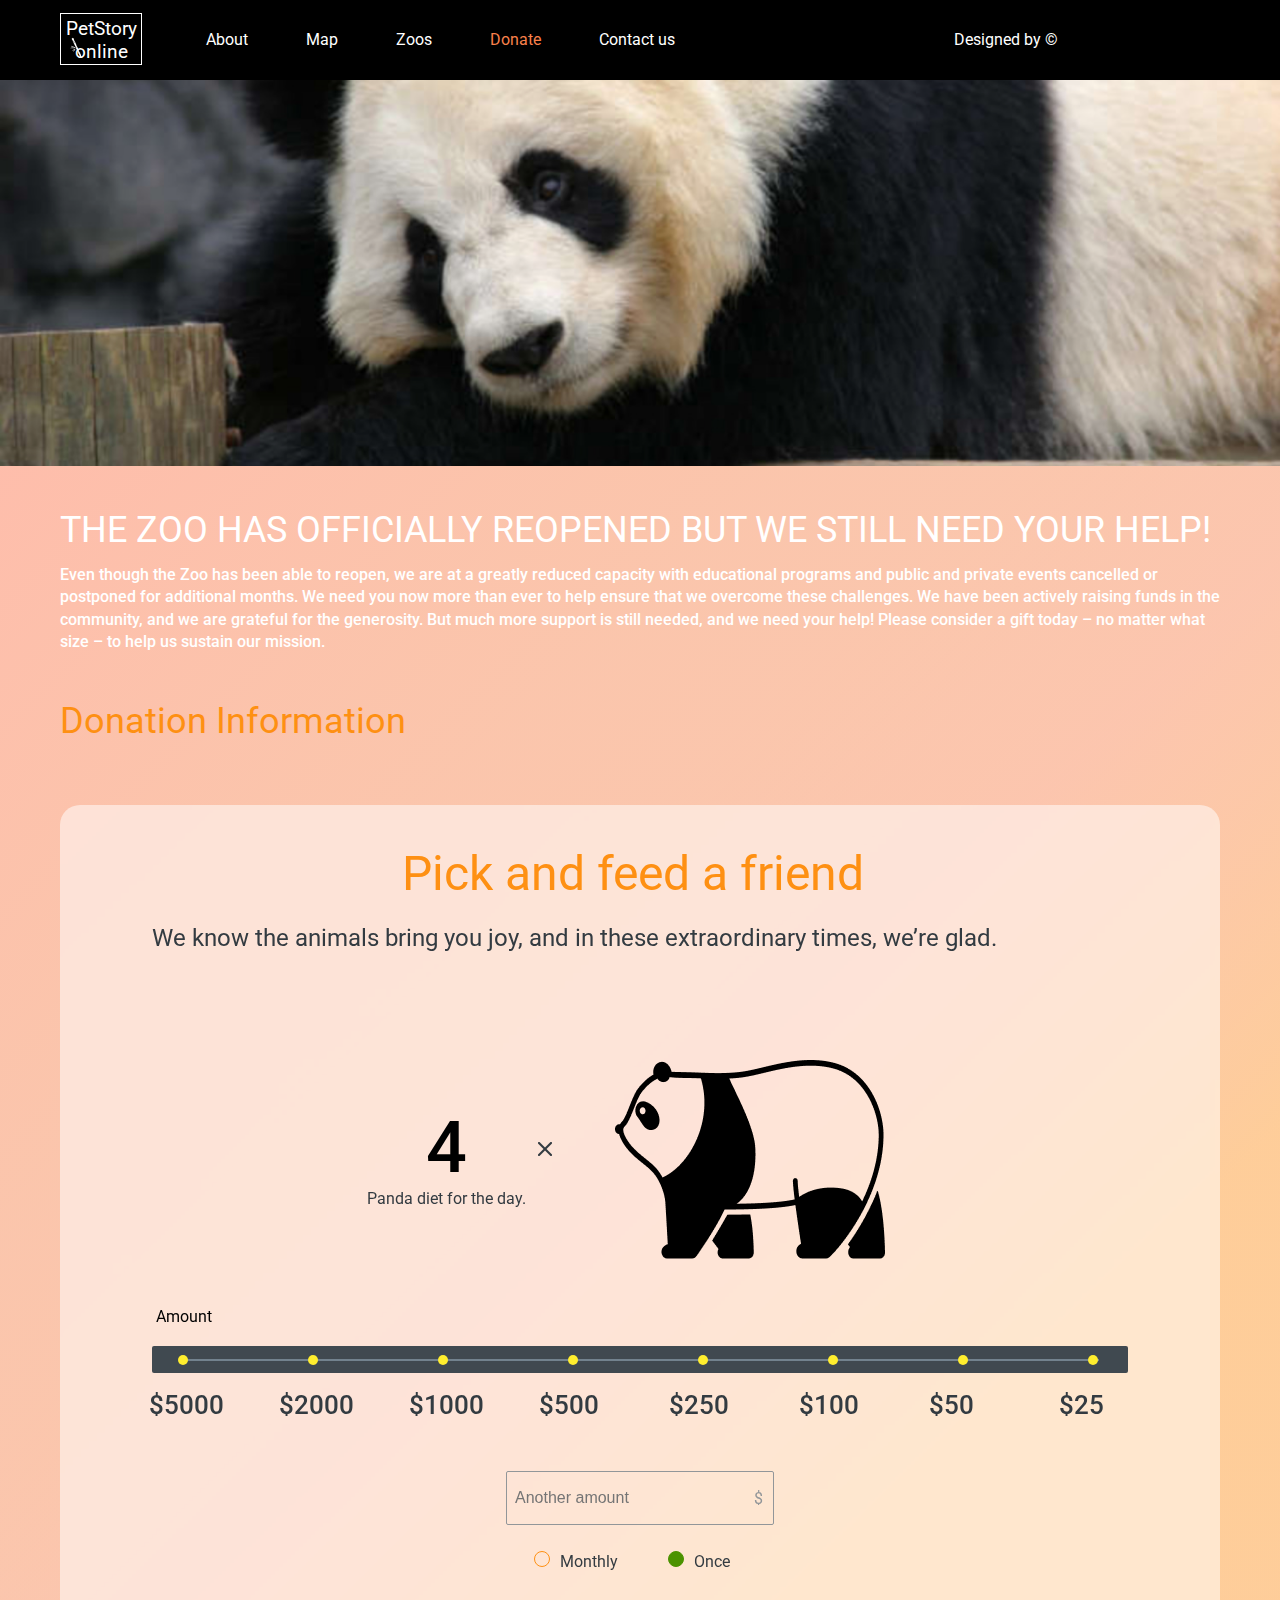
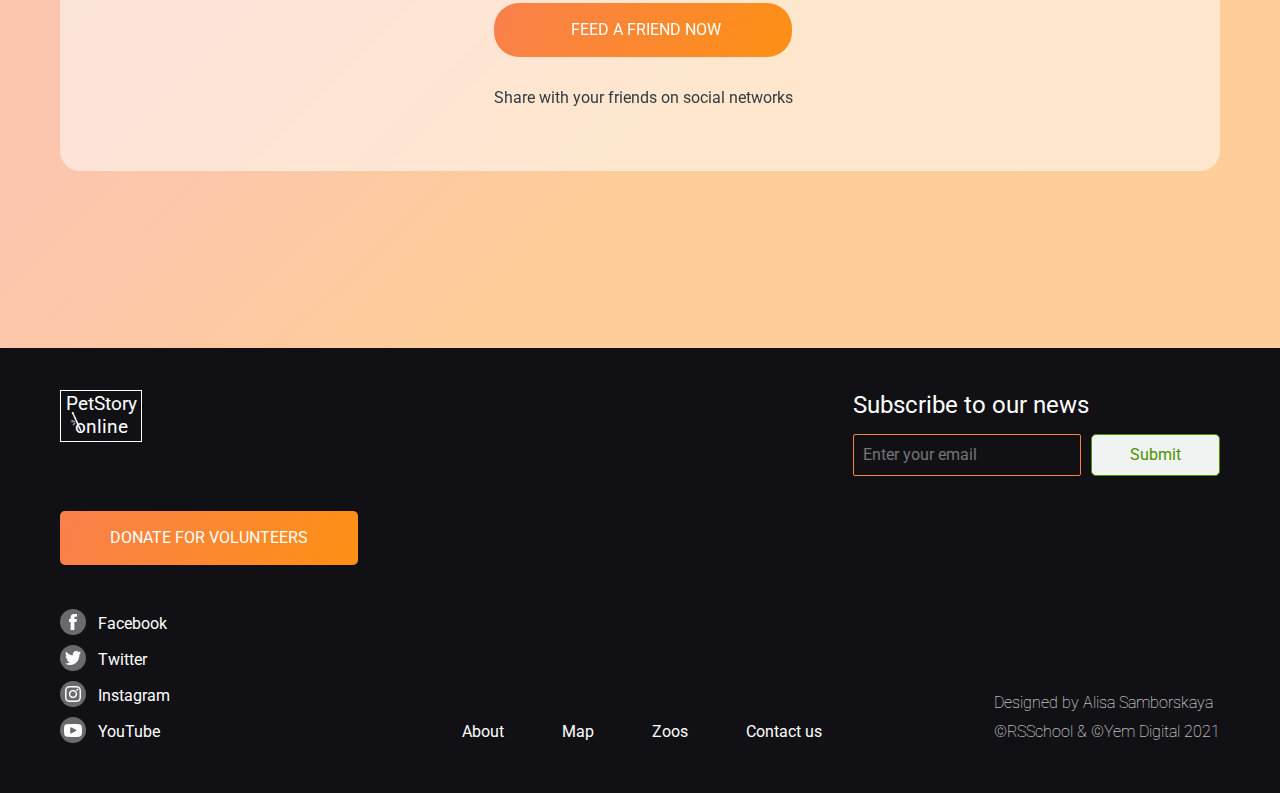
==== pages/donate/donate.html @ da3d7b65 "feat: add donate page" ====
<!DOCTYPE html>
<html lang="en">
<head>
    <meta charset="UTF-8">
    <meta http-equiv="X-UA-Compatible" content="IE=edge">
    <meta name="viewport" content="width=device-width, initial-scale=1.0">
    <link href="https://fonts.googleapis.com/css2?family=Roboto:wght@300;400;500;700&display=swap" rel="stylesheet">
    <link rel="stylesheet" href="donate.css">
    <title>Donate</title>
</head>
<body>
    <header>
        <nav class="navbar ">
            <div class="container">
                <a href="./index.html" class="logo">
                    <h1>PetStory online</h1>
                    <img src="../../assets/icons/bamboo.png" alt="bamboo" class="bamboo-icon">
                </a>
                <ul class="nav-menu">
                    <li class="menu">
                        <a href="../main/index.html">About</a>
                    </li>
                    <li class="menu">
                        <a href="#">Map</a>
                    </li>
                    <li class="menu">
                        <a href="#">Zoos</a>
                    </li>
                    <li class="menu">
                        <a href="../donate/donate.html" class="link">Donate</a>
                    </li>
                    <li class="menu">
                        <a href="#">Contact us</a>
                    </li>
                    <li class="menu">
                        <a href="https://www.figma.com/file/jfEFwkXVj1WRq7sUHDr8os/PetStory-online?node-id=0%3A1&t=dqIkm6jCQcQfZmnu-0" class="figma">Designed by ©</a>
                    </li>
                </ul>
            </div>
        </nav>
    </header>
    <main>
        <section class="banner"></section>
        <section class="donate">
            <div class="donate-container container">
              <h3>THE ZOO HAS OFFICIALLY REOPENED BUT WE STILL NEED YOUR HELP!</h3>
              <p>Even though the Zoo has been able to reopen, we are at a greatly reduced capacity with educational programs and public and private events cancelled or postponed for additional months. We need you now more than ever to help ensure that we overcome these challenges. We have been actively raising funds in the community, and we are grateful for the generosity.  But much more support is still needed, and we need your help! Please consider a gift today – no matter what size – to help us sustain our mission.</p>
              <h3 class="info">Donation Information</h3>
                <div class="donate-block">
                    <div class="inner-donate-block">
                        <h2>Pick and feed a friend</h2>
                        <p class="subtitle">We know the animals bring you joy, and in these extraordinary times, we’re glad.</p>
                        <div class="panda-block">
                            <div class="number-block">
                                <div class="number-of-days">
                                    <p class="number-tile">4</p>
                                    <img class="x-icon" src="../../assets/icons/x_icon.png" alt="x">
                                </div>
                                <p class="panda-text">Panda diet for the day.</p>
                            </div>
                            <img class="panda-widget" src="../../assets/icons/panda-widget.png" alt="panda widget">
                        </div>
                        <form>
                            <div class="progress-bar">
                                <div class="progress-bar-block">
                                    <div class="progress-bar-line"></div>
                                    <div class="progress-bar-selector">
                                        <input type="radio" id="5000" name="amount" value="5000" class="progress-bar-radio">
                                        <label for="5000" class="progress-bar-label">$5000</label>
                                    </div>
                                    <div class="progress-bar-selector">
                                        <input type="radio" id="2000" name="amount" value="2000" class="progress-bar-radio">
                                        <label for="2000" class="progress-bar-label">$2000</label>
                                    </div>
                                    <div class="progress-bar-selector">
                                        <input type="radio" id="1000" name="amount" value="1000" class="progress-bar-radio">
                                        <label for="1000" class="progress-bar-label">$1000</label>
                                    </div>
                                    <div class="progress-bar-selector">
                                        <input type="radio" id="500" name="amount" value="500" class="progress-bar-radio">
                                        <label for="500" class="progress-bar-label">$500</label>
                                    </div>
                                    <div class="progress-bar-selector">
                                        <input type="radio" id="250" name="amount" value="250" class="progress-bar-radio">
                                        <label for="250" class="progress-bar-label">$250</label>
                                    </div>
                                    <div class="progress-bar-selector">
                                        <input type="radio" id="100" name="amount" value="100" class="progress-bar-radio">
                                        <label for="100" class="progress-bar-label">$100</label>
                                    </div>
                                    <div class="progress-bar-selector">
                                        <input type="radio" id="50" name="amount" value="50" class="progress-bar-radio">
                                        <label for="50" class="progress-bar-label">$50</label>
                                    </div>
                                    <div class="progress-bar-selector">
                                        <input type="radio" id="25" name="amount" value="250" class="progress-bar-radio">
                                        <label for="25" class="progress-bar-label">$25</label>
                                    </div>
                                </div>
                            </div>
                        </form>
                        <div class="bottom-content">
                            <div class="another-amount">
                                <input type="number" placeholder="Another amount" min="0" max="9999" class="another-amount-input">
                                <span class="dollar-sign">$</span>
                            </div>
                            <div class="radio-buttons">
                                <label for="monthly" class="radio-label">
                                    <input type="radio" name="radio" id="monthly" value="monthly" class="radio-input">
                                    Monthly
                                </label>
                                <label for="once" class="radio-label">
                                    <input type="radio" name="radio" id="once" value="once" class="radio-input" checked>
                                    Once
                                </label>
                            </div>
                            <button class="btn-default">Feed a friend now</button>
                            <p class="share-txt">Share with your friends on social networks </p>
                        </div>
                    </div>
                </div>
            </div>
        </section>
    </main>
    <footer class="footer">
        <div class="inner-footer container">
            <div class="footer-top">
                <div class="footer-top-left">
                    <div class="footer-logo">
                        <a href="./index.html">
                            <h4 class="footer-logo-text">PetStory online</h4>
                            <img class="footer-logo-icon" src="../../assets/icons/bamboo.png" alt="bamboo icon">
                        </a>
                    </div>
                    <div class="donate-btn">
                        <a href="../donate/donate.html">
                            <button class="btn-square">Donate for volunteers</button>
                        </a>
                    </div>
                </div>
                <div class="footer-top-right">
                    <p class="subscribe">Subscribe to our news</p>
                    <form class="form" action>
                        <label for="email">
                            <input class="email" type="email" id="email" placeholder="Enter your email" required>
                        </label>
                        <button class="btn-submit" type="submit">Submit</button>
                    </form>
                </div>
            </div>
            <div class="footer-bottom">
                <div class="footer-bottom-left">
                    <div class="social-networs">
                        <a href="https://www.facebook.com" class="network-item">
                            <div class="network-icon">
                                <img src="../../assets/icons/facebook.png" alt="facebook">
                            </div>
                            <div class="network-title">Facebook</div>
                        </a>
                        <a href="https://www.twitter.com" class="network-item">
                            <div class="network-icon">
                                <img src="../../assets/icons/twitter.png" alt="twitter">
                            </div>
                            <div class="network-title">Twitter</div>
                        </a>
                        <a href="https://www.instagram.com" class="network-item">
                            <div class="network-icon">
                                <img src="../../assets/icons/instagram.png" alt="instagram">
                            </div>
                            <div class="network-title">Instagram</div>
                        </a>
                        <a href="https://www.youtube.com" class="network-item">
                            <div class="network-icon">
                                <img src="../../assets/icons/youtube.png" alt="youtube">
                            </div>
                            <div class="network-title">YouTube</div>
                        </a>
                    </div>
                </div>
                <div class="footer-nav">
                    <nav class="footer-navbar">
                        <ul class="footer-menu">
                            <li class="footer-menu-item">
                                <a href="./index.html" class="link">About</a>
                            </li>
                            <li class="footer-menu-item">
                                <a href="#">Map</a>
                            </li>
                            <li class="footer-menu-item">
                                <a href="#">Zoos</a>
                            </li>
                            <li class="footer-menu-item">
                                <a href="#">Contact us</a>
                            </li>
                        </ul>
                    </nav>
                </div>
                <div class="designed-block">
                    <div class="author">Designed by Alisa Samborskaya</div>
                    <div class="RSS">©RSSchool & ©Yem Digital 2021</div>
                </div>
            </div>
    </footer>
</body>
</html>
---- pages/donate/donate.css ----
* {
  margin: 0;
  padding: 0;
  box-sizing: border-box;
}

body {
  font-family: "Roboto", sans-serif;
  font-size: 16px;
}

.container {
    max-width: 1160px;
    margin: 0 auto;
}

.btn-default {
  width: 298px;
  height: 54px;
  background: linear-gradient(113.96deg, #F9804B 1.49%, #FE9013 101.44%);
  border: none;
  border-radius: 25px;
  font-family: "Roboto", sans-serif;
  font-size: 16px;
  line-height: 140%;
  text-align: center;
  text-transform: uppercase;
  color: #FFFFFF;
  cursor: pointer;
}

.btn-default:hover {
  background: #e47209;
}

.btn-default:active {
  background: #4b9200;
}

.btn-square {
  width: 298px;
  height: 54px;
  background: linear-gradient(113.96deg, #F9804B 1.49%, #FE9013 101.44%);
  border: none;
  border-radius: 5px;
  font-family: "Roboto", sans-serif;
  font-size: 16px;
  line-height: 140%;
  text-align: center;
  text-transform: uppercase;
  color: #FFFFFF;
  cursor: pointer;
}

.btn-square:hover {
  background: #e47209;
}

.btn-square:active {
  background: #4b9200;
}

h2 {
  font-weight: 400;
  font-size: 48px;
  line-height: 120%;
}

h3 {
  font-weight: 400;
  font-size: 36px;
  line-height: 130%;
}

  /*header*/

.navbar {
  position: relative;
  height: 80px;
  background-color: #000;
}

.logo {
  display: inline-block;
  position: relative;
  width: 82px;
  height: 52px;
  text-align: center;
  text-decoration: none;
  top: 13px;
}

h1 {
  font-weight: 400;
  font-size: 19.0245px;
  line-height: 120%;
  color: #fff;
  border: 1.18841px solid #fff;
  padding-top: 4px;
}

.bamboo-icon {
  position: absolute;
  left: 10px;
  top: 24px;
}

.nav-menu {
  display: inline-block;
  list-style: none;
  margin-left: 60px;
}

.menu {
  display: inline-block;
}

.menu:nth-child(n + 1) {
  margin-right: 54px;
}

@media (max-width: 1220px) {
  .menu:nth-child(n + 1) {
      margin-right: 44px;
  }
}

.menu:last-of-type {
  position: absolute;
  right: 168px;
}

@media (max-width: 1220px) {
  .menu:last-of-type {
      right: -13px;
  }
}

.menu a {
  line-height: 140%;
  color: #fff;
  text-decoration: none;
}

.menu .link {
  color: #F9804B;
}

.banner {
  position: relative;
  height: 386px;
  background: url(../../assets/images/Giant\ Panda.png) center/cover no-repeat;
}

@media (max-width: 1220px) {
    .banner {
        height: 584px;
    }
}

  /*pick-and-feed*/

.donate {
  background: linear-gradient(
      315.75deg,
      rgba(254, 210, 144, 0.7) 30.06%,
      #febdab 100.95%,
      rgba(254, 210, 144, 0.7) 106.36%
    ),
    linear-gradient(
      315.75deg,
      rgba(254, 189, 171, 0.74) 30.06%,
      rgba(243, 169, 248, 0.66) 50.74%,
      #e0d8f0 80.49%,
      #eaf7fe 127.9%,
      #eaf7fe 149.54%
    ),
    linear-gradient(
      315.75deg,
      rgba(254, 189, 171, 0.74) 30.06%,
      rgba(243, 169, 248, 0.66) 50.74%,
      #e0d8f0 80.49%,
      #eaf7fe 127.9%,
      #eaf7fe 149.54%
    );
}

.donate-container {
  padding-top: 40px;
  height: 1482px;
  color: #ffffff;
}

.donate-container h3 {
  padding-top: 1px;
}

.donate-container p {
  font-weight: 500;
  font-size: 16px;
  line-height: 140%;
  padding-top: 10px;
}

.donate-container .info {
  color: #fe9013;
  padding-top: 45px;
  margin-bottom: 60px;
}

.donate-block {
  background: rgba(255, 255, 255, 0.52);
  backdrop-filter: blur(2px);
  border-radius: 20px;
}

.inner-donate-block {
  padding: 40px 92px 62px;
}

.inner-donate-block h2 {
  color: #fe9013;
  text-align: center;
  padding-right: 14px;
}

.inner-donate-block .subtitle {
  font-weight: 400;
  font-size: 24px;
  line-height: 120%;
  color: #333b41;
  text-align: left;
  padding-top: 21px;
}

.panda-block {
  padding-right: 14px;
}

.inner-donate-block .panda-block {
  display: flex;
  justify-content: center;
  margin-top: 60px;
  margin-bottom: 65px;
  gap: 89px;
}

.panda-block .number-block {
  display: flex;
  align-items: center;
  flex-direction: column;
  padding-top: 105px;
  gap: 11px;
}

.panda-block .number-of-days {
  width: 82px;
  height: 58px;
  position: relative;
}

.panda-block .number-tile {
  font-weight: 500;
  font-size: 72px;
  line-height: 80%;
  text-align: center;
  text-transform: uppercase;
  color: #000;
  padding-top: 1px;
}

.number-block .panda-text {
  font-weight: 400;
  font-size: 16px;
  line-height: 140%;
  color: #333b41;
  padding-top: 1px;
}

.number-block .x-icon {
  width: 14px;
  height: 14px;
  position: absolute;
  left: 132px;
  top: calc(50% - 5px);
}

.panda-block .panda-widget {
  width: 284px;
  height: 246px;
}

.inner-donate-block .progress-bar::before {
  content: "Amount";
  font-weight: 400;
  font-size: 16px;
  line-height: 140%;
  color: #000000;
  position: relative;
  bottom: 18px;
  left: 4px;
}

.progress-bar {
  width: 976px;
}

.progress-bar-block {
  width: 100%;
  height: 27px;
  background: #404950;
  border-radius: 2px;
  display: flex;
  align-items: center;
  justify-content: space-between;
  position: relative;
  padding-left: 11px;
  padding-right: 15px;
}

.progress-bar-line {
  height: 2px;
  background: #72828E;
  width: calc(100% - 60px);
  position: absolute;
  margin: auto 20px;
}

.progress-bar-selector {
  width: 40px;
  height: 40px;
  position: relative;
}

.progress-bar-selector:hover input::after {
  height: 12px;
  width: 12px;
}

.progress-bar-radio {
  height: 100%;
  width: 100%;
  appearance: none;
  border-radius: 50%;
  cursor: pointer;
}

.progress-bar-radio::before {
  content: "";
  height: 24px;
  width: 24px;
  border-radius: 50%;
  position: absolute;
  margin: auto;
  top: 6px;
  left: 6px;
}

.progress-bar-radio::after {
  content: "";
  height: 10px;
  width: 10px;
  background: #FFEE2E;
  border-radius: 50px;
  position: absolute;
  margin: auto;
  top: 15px;
  left: 15px;
}

.progress-bar-radio:checked,
.progress-bar-radio:checked::before {
  border: 2px solid #FE9013;
}

.progress-bar-radio:checked + label {
  color: #FE9013;
}

.progress-bar-label {
  font-weight: 500;
  font-size: 26px;
  line-height: 140%;
  color: #333B41;
  position: relative;
  cursor: pointer;
  left: -14px;
  top: 3px;
}

.bottom-content {
  display: flex;
  flex-direction: column;
  align-items: center;
  gap: 10px;
}

.another-amount {
  margin-top: 98px;
  position: relative;
}

.another-amount-input {
  height: 54px;
  width: 268px;
  border: 1px solid #929699;
  border-radius: 2px;
  background: transparent;
  font-weight: 400;
  font-size: 16px;
  line-height: 140%;
  color: #929699;
  padding-left: 8px;
}

.dollar-sign {
  color: #929699;
  position: absolute;
  top: 18px;
  left: 248px;
}

.radio-buttons {
  display: flex;
  gap: 50px;
  font-weight: 400;
  font-size: 16px;
  line-height: 140%;
  color: #333B41;
  margin-top: 16px;
}

.radio-label {
  height: 21px;
  width: 84px;
  cursor: pointer;
  position: relative;
  left: 3px;
}

.radio-input {
  height: 16px;
  width: 16px;
  border: 1px solid #FE9013;
  appearance: none;
  border-radius: 50%;
  position: relative;
  margin-right: 6px;
}

.radio-input:checked {
  background: #4B9200;
  border: 1px solid #4B9200;
}

.bottom-content .btn-default {
  margin-top: 21px;
  margin-left: 6px;
  padding-left: 5px;
}

.bottom-content .share-txt {
  font-weight: 400;
  font-size: 16px;
  line-height: 140%;
  color: #333B41;
  margin-top: 10px;
  margin-left: 6px;
}

/* footer */

.footer {
  background: #111115;
}

.inner-footer {
  padding-top: 40px;
  padding-bottom: 50px;
}

@media (max-width: 1220px) {
  .inner-footer {
      padding-top: 41px;
  }
}

.footer-top {
  display: flex;
  justify-content: space-between;
}

@media (max-width: 1220px) {
  .footer-top-right {
      padding-right: 32px;
  }
}

.footer-logo {
  position: relative;
  width: 82px;
  height: 52px;
  border: 1.18841px solid #fff;
  text-decoration: none;
  margin-bottom: 68px;
  margin-top: 2px;
  padding-top: 2px;
}

.footer-logo-text {
  font-weight: 400;
  font-size: 19.01px;
  line-height: 120%;
  text-align: center;
  color: #fff;
}

.footer-logo a {
  text-decoration: none;
}

.footer-logo-icon {
  position: absolute;
  bottom: 9px;
  left: 9px;
}

.donate-btn {
  margin-bottom: 44px;
  padding-top: 1px;
}

@media (max-width: 1220px) {
  .donate-btn {
      margin-bottom: 46px;
  }
}

.subscribe {
  font-weight: 400;
  font-size: 24px;
  line-height: 120%;
  color: #fff;
  margin-top: 3px;
  padding-bottom: 14px;
}

.form .email {
  width: 228px;
  height: 42px;
  border-radius: 2px;
  border: 0.7px solid;
  border-color: #f9804b;
  background-color: transparent;
  font-weight: 400;
  font-size: 16px;
  line-height: 120%;
  font-family: "Roboto", sans-serif;
  color: #bdbdbd;
  margin-right: 6px;
  padding-left: 9px;
}

.btn-submit {
  width: 129px;
  height: 42px;
  background: #f1f3f2;
  border: 1px solid #4b9200;
  border-radius: 5px;
  font-weight: 400;
  font-size: 16px;
  line-height: 120%;
  color: #4b9200;
  cursor: pointer;
  font-family: "Roboto", sans-serif;
}

.footer-bottom {
  display: flex;
  justify-content: space-between;
  align-items: flex-end;
}

@media (max-width: 1220px) {
  .footer-bottom-left {
      padding-left: 1px;
  }
}

.network-item {
  display: flex;
  width: 110px;
  text-decoration: none;
}

.network-item:nth-child(n + 2) {
  margin-top: 10px;
}

.network-icon {
  width: 26px;
  height: 26px;
  display: flex;
  justify-content: center;
  align-items: center;
  border-radius: 50%;
  background: rgba(196, 196, 196, 0.5);
}

.network-title {
  margin-left: 12px;
  align-self: flex-end;
  font-weight: 400;
  font-size: 16px;
  line-height: 140%;
  color: #fff;
}

.footer-navbar {
  display: inline-block;
}

.footer-menu {
  display: flex;
  vertical-align: middle;
  margin-left: 62px;
  list-style: none;
}

@media (max-width: 1220px) {
  .footer-menu {
      margin-left: 45px;
  }
}

.footer-menu-item:nth-child(n + 1) {
   margin-left: 58px;
}

@media (max-width: 1220px) {
  .footer-menu-item:nth-child(n + 1) {
      margin-left: 48px;
  }
}

.footer-menu-item a {
   line-height: 140%;
   color: #fff;
   text-decoration: none;
}

.designed-block {
  font-weight: 100;
  font-size: 16px;
  line-height: 130%;
  color: #fff;
}

.author {
  margin-bottom: 8px;
}

@media (max-width: 1220px) {
  .author {
      margin-bottom: 10px;
  }
}
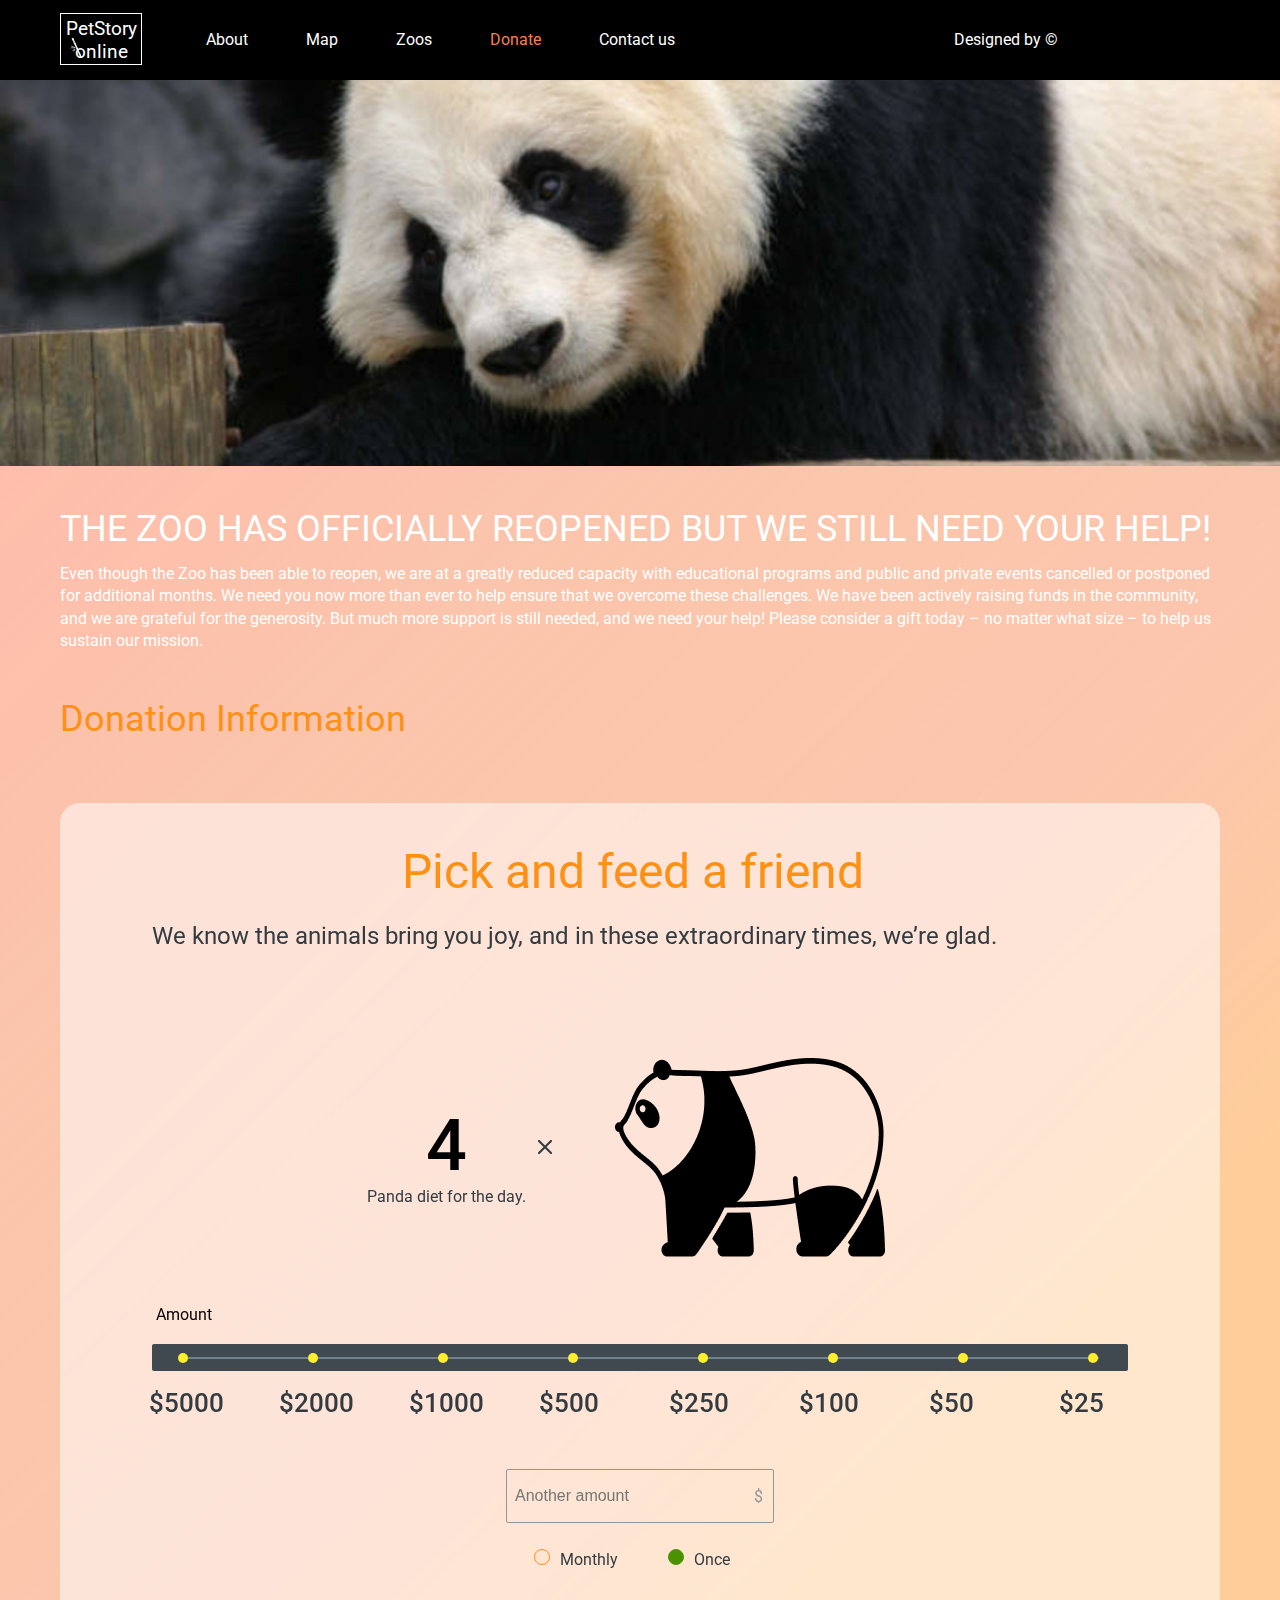
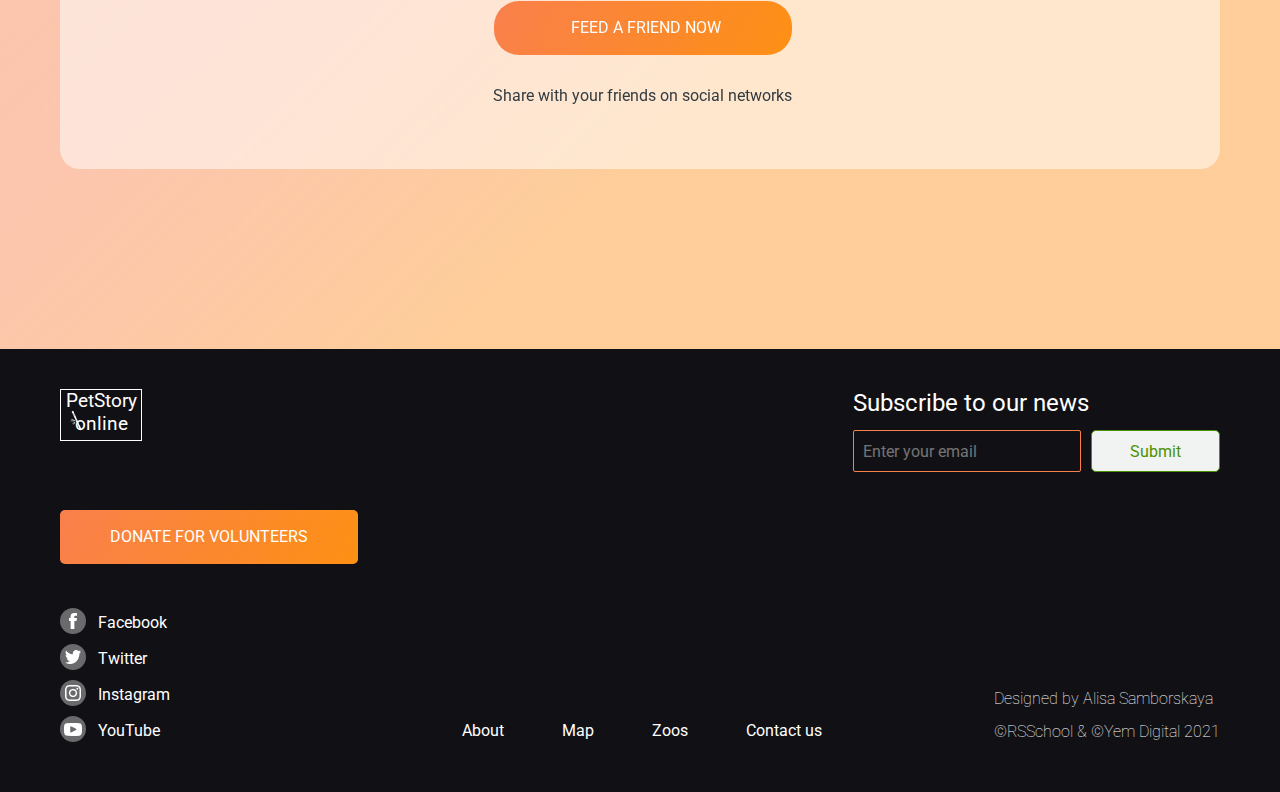
==== commit 3ece5d24: "fix: fix donate page" ====
--- a/pages/donate/donate.html
+++ b/pages/donate/donate.html
@@ -43,8 +43,8 @@
         <section class="banner"></section>
         <section class="donate">
             <div class="donate-container container">
-              <h3>THE ZOO HAS OFFICIALLY REOPENED BUT WE STILL NEED YOUR HELP!</h3>
-              <p>Even though the Zoo has been able to reopen, we are at a greatly reduced capacity with educational programs and public and private events cancelled or postponed for additional months. We need you now more than ever to help ensure that we overcome these challenges. We have been actively raising funds in the community, and we are grateful for the generosity.  But much more support is still needed, and we need your help! Please consider a gift today – no matter what size – to help us sustain our mission.</p>
+              <h3 class="title">THE ZOO HAS OFFICIALLY REOPENED BUT WE STILL NEED YOUR HELP!</h3>
+              <p class="subtitle1">Even though the Zoo has been able to reopen, we are at a greatly reduced capacity with educational programs and public and private events cancelled or postponed for additional months. We need you now more than ever to help ensure that we overcome these challenges. We have been actively raising funds in the community, and we are grateful for the generosity.  But much more support is still needed, and we need your help! Please consider a gift today – no matter what size – to help us sustain our mission.</p>
               <h3 class="info">Donation Information</h3>
                 <div class="donate-block">
                     <div class="inner-donate-block">
--- a/pages/donate/donate.css
+++ b/pages/donate/donate.css
@@ -12,6 +12,12 @@
 .container {
     max-width: 1160px;
     margin: 0 auto;
+}
+
+@media (max-width: 1220px) {
+  .container {
+      max-width: calc(100% - 60px);
+  }
 }
 
 .btn-default {
@@ -154,7 +160,8 @@
 
 @media (max-width: 1220px) {
     .banner {
-        height: 584px;
+        height: 390px;
+        background: url(../../assets/images/panda_bg.png);
     }
 }
 
@@ -186,26 +193,47 @@
 }
 
 .donate-container {
+  width: 100%;
+  height: 100%;
   padding-top: 40px;
-  height: 1482px;
+  padding-bottom: 180px;
   color: #ffffff;
 }
 
-.donate-container h3 {
-  padding-top: 1px;
-}
-
-.donate-container p {
-  font-weight: 500;
-  font-size: 16px;
-  line-height: 140%;
-  padding-top: 10px;
+@media (max-width: 1220px) {
+  .donate-container {
+    padding-bottom: 30px;
+  }
+}
+
+.donate-container .title {
+  margin-bottom: 10px;
+}
+
+@media (max-width: 1220px) {
+  .donate-container .title {
+    margin-right: 92px;
+    margin-bottom: 30px;
+  }
+}
+
+.subtitle1 {
+  font-weight: 400;
+  font-size: 16px;
+  line-height: 140%;
+  padding-bottom: 4px;
+  margin-bottom: 40px;
 }
 
 .donate-container .info {
   color: #fe9013;
-  padding-top: 45px;
   margin-bottom: 60px;
+}
+
+@media (max-width: 1220px) {
+  .donate-container .info {
+    margin-bottom: 40px;
+  }
 }
 
 .donate-block {
@@ -216,6 +244,12 @@
 
 .inner-donate-block {
   padding: 40px 92px 62px;
+}
+
+@media (max-width: 1220px) {
+  .inner-donate-block {
+    padding: 20px 47px 46px;
+  }
 }
 
 .inner-donate-block h2 {
@@ -231,6 +265,12 @@
   color: #333b41;
   text-align: left;
   padding-top: 21px;
+}
+
+@media (max-width: 1220px) {
+  .inner-donate-block .subtitle {
+    padding-top: 12px;
+  }
 }
 
 .panda-block {
@@ -301,8 +341,20 @@
   left: 4px;
 }
 
+@media (max-width: 1220px) {
+  .inner-donate-block .progress-bar::before {
+    left: 0;
+  }
+}
+
 .progress-bar {
-  width: 976px;
+  width: 100%;
+}
+
+@media (max-width: 1220px) {
+  .progress-bar {
+    padding: 0 18px;
+  }
 }
 
 .progress-bar-block {
@@ -316,6 +368,13 @@
   position: relative;
   padding-left: 11px;
   padding-right: 15px;
+}
+
+@media (max-width: 1220px) {
+  .progress-bar-block {
+    padding-left: 0;
+    padding-right: 0;
+  }
 }
 
 .progress-bar-line {
@@ -326,10 +385,22 @@
   margin: auto 20px;
 }
 
+@media (max-width: 1220px) {
+  .progress-bar-line {
+    width: calc(100% - 40px);
+  }
+}
+
 .progress-bar-selector {
   width: 40px;
   height: 40px;
   position: relative;
+}
+
+@media (max-width: 1220px) {
+  .progress-bar-selector:nth-child(2) {
+    display: none;
+  }
 }
 
 .progress-bar-selector:hover input::after {
@@ -354,6 +425,13 @@
   margin: auto;
   top: 6px;
   left: 6px;
+}
+
+@media (max-width: 1220px) {
+  .progress-bar-radio::before {
+    top: 6px;
+    left: 6px;
+  }
 }
 
 .progress-bar-radio::after {
@@ -368,6 +446,13 @@
   left: 15px;
 }
 
+@media (max-width: 1220px) {
+  .progress-bar-radio::after {
+    top: 14px;
+    left: 14px;
+  }
+}
+
 .progress-bar-radio:checked,
 .progress-bar-radio:checked::before {
   border: 2px solid #FE9013;
@@ -386,6 +471,13 @@
   cursor: pointer;
   left: -14px;
   top: 3px;
+}
+
+@media (max-width: 1220px) {
+  .progress-bar-label {
+    left: -6px;
+    top: 0;
+  }
 }
 
 .bottom-content {
@@ -459,13 +551,28 @@
   padding-left: 5px;
 }
 
+@media (max-width: 1220px) {
+  .bottom-content .btn-default {
+    margin-top: 20px;
+    padding-left: 2px;
+    margin-bottom: 20px;
+  }
+}
+
 .bottom-content .share-txt {
   font-weight: 400;
   font-size: 16px;
   line-height: 140%;
   color: #333B41;
-  margin-top: 10px;
-  margin-left: 6px;
+  margin-top: 20px;
+  margin-left: 4px;
+}
+
+@media (max-width: 1220px) {
+  .bottom-content .share-txt {
+    margin-top: 0;
+    padding-top: 0;
+  }
 }
 
 /* footer */
@@ -477,12 +584,6 @@
 .inner-footer {
   padding-top: 40px;
   padding-bottom: 50px;
-}
-
-@media (max-width: 1220px) {
-  .inner-footer {
-      padding-top: 41px;
-  }
 }
 
 .footer-top {
@@ -503,8 +604,6 @@
   border: 1.18841px solid #fff;
   text-decoration: none;
   margin-bottom: 68px;
-  margin-top: 2px;
-  padding-top: 2px;
 }
 
 .footer-logo-text {
@@ -532,7 +631,7 @@
 
 @media (max-width: 1220px) {
   .donate-btn {
-      margin-bottom: 46px;
+      margin-bottom: 44px;
   }
 }
 
@@ -541,8 +640,7 @@
   font-size: 24px;
   line-height: 120%;
   color: #fff;
-  margin-top: 3px;
-  padding-bottom: 14px;
+  padding-bottom: 12px;
 }
 
 .form .email {
@@ -629,7 +727,7 @@
 
 @media (max-width: 1220px) {
   .footer-menu {
-      margin-left: 45px;
+      margin-left: 70px;
   }
 }
 
@@ -657,7 +755,7 @@
 }
 
 .author {
-  margin-bottom: 8px;
+  margin-bottom: 12px;
 }
 
 @media (max-width: 1220px) {
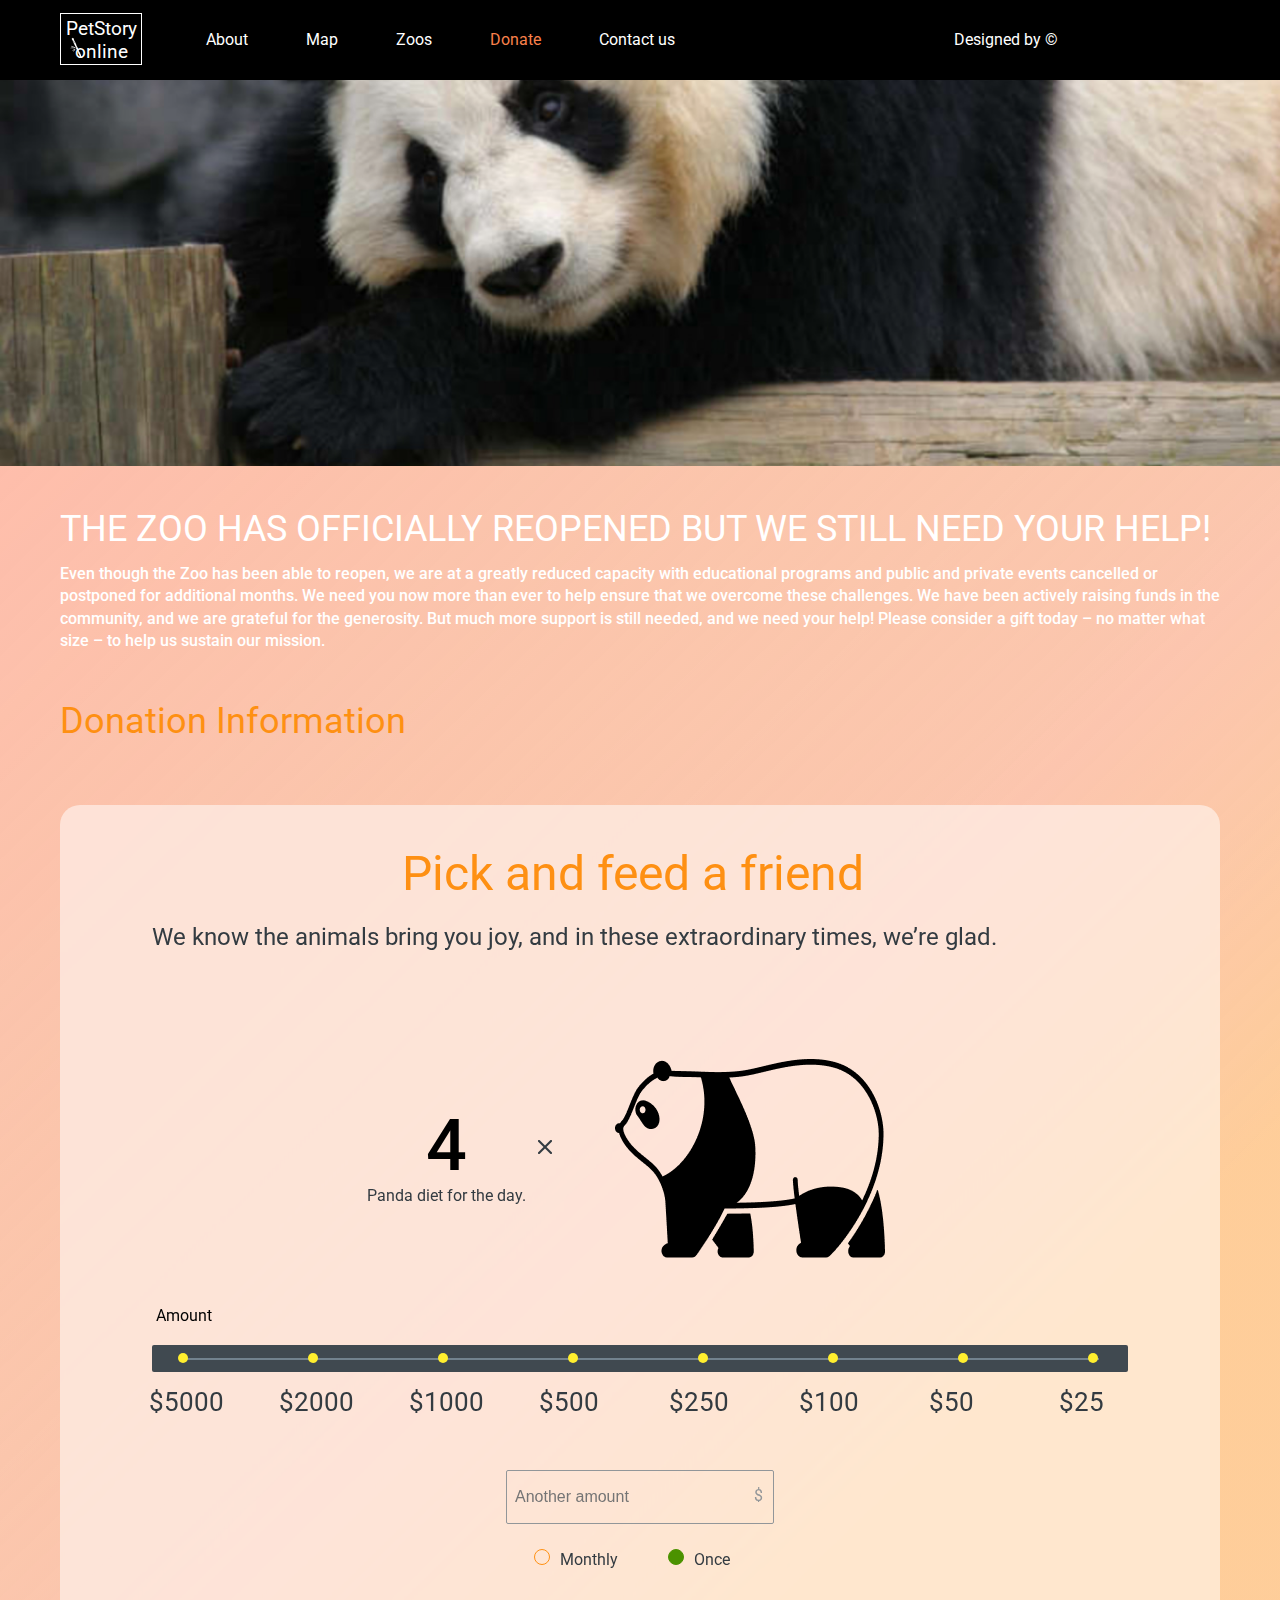
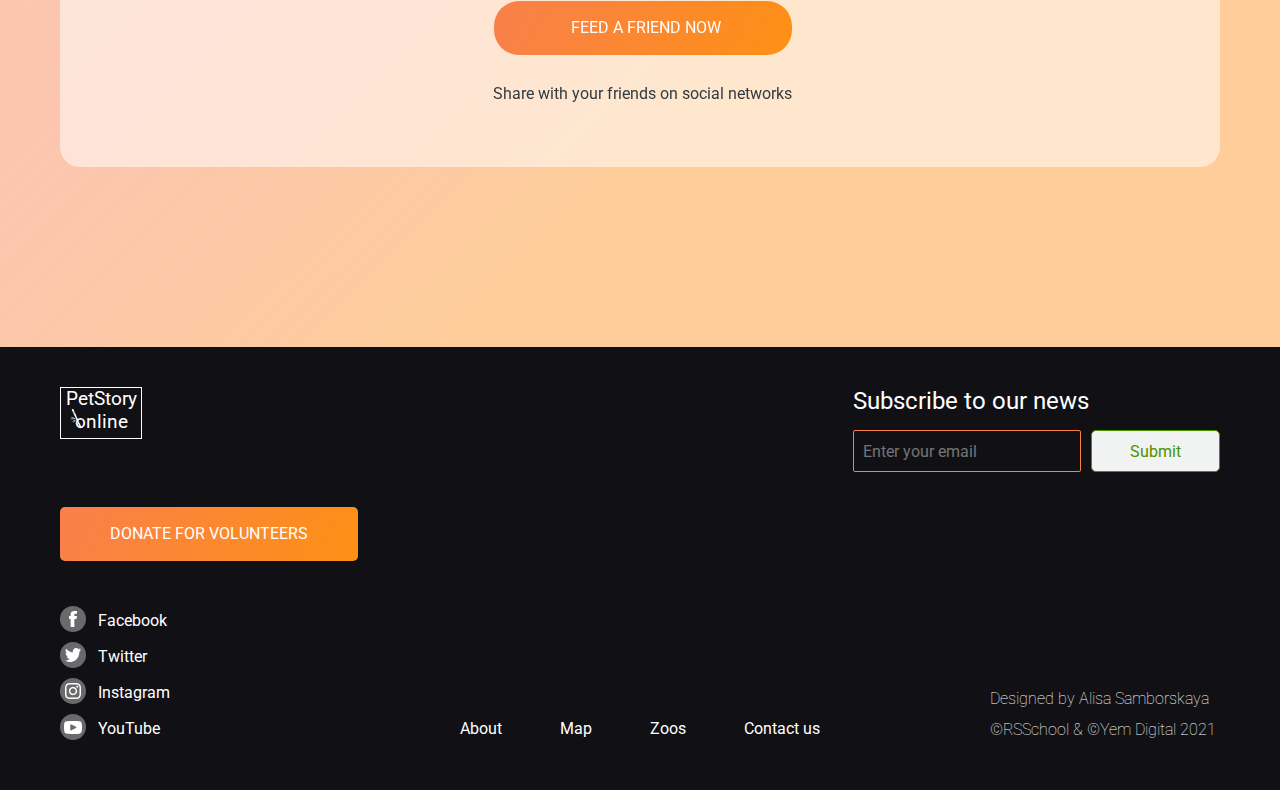
==== commit 348dcecc: "fix: fix bugs" ====
--- a/pages/donate/donate.html
+++ b/pages/donate/donate.html
@@ -12,7 +12,7 @@
     <header>
         <nav class="navbar ">
             <div class="container">
-                <a href="./index.html" class="logo">
+                <a href="../main/index.html" class="logo">
                     <h1>PetStory online</h1>
                     <img src="../../assets/icons/bamboo.png" alt="bamboo" class="bamboo-icon">
                 </a>
@@ -36,11 +36,14 @@
                         <a href="https://www.figma.com/file/jfEFwkXVj1WRq7sUHDr8os/PetStory-online?node-id=0%3A1&t=dqIkm6jCQcQfZmnu-0" class="figma">Designed by ©</a>
                     </li>
                 </ul>
+                <div class="burger">
+                    <img src="../../assets/icons/burger_menu (1).png" alt="">
+                </div>
             </div>
         </nav>
     </header>
     <main>
-        <section class="banner"></section>
+        <section class="banner-pic"></section>
         <section class="donate">
             <div class="donate-container container">
               <h3 class="title">THE ZOO HAS OFFICIALLY REOPENED BUT WE STILL NEED YOUR HELP!</h3>
@@ -93,7 +96,7 @@
                                         <label for="50" class="progress-bar-label">$50</label>
                                     </div>
                                     <div class="progress-bar-selector">
-                                        <input type="radio" id="25" name="amount" value="250" class="progress-bar-radio">
+                                        <input type="radio" id="25" name="amount" value="25" class="progress-bar-radio">
                                         <label for="25" class="progress-bar-label">$25</label>
                                     </div>
                                 </div>
@@ -124,82 +127,75 @@
     </main>
     <footer class="footer">
         <div class="inner-footer container">
-            <div class="footer-top">
-                <div class="footer-top-left">
-                    <div class="footer-logo">
-                        <a href="./index.html">
-                            <h4 class="footer-logo-text">PetStory online</h4>
-                            <img class="footer-logo-icon" src="../../assets/icons/bamboo.png" alt="bamboo icon">
-                        </a>
-                    </div>
-                    <div class="donate-btn">
-                        <a href="../donate/donate.html">
-                            <button class="btn-square">Donate for volunteers</button>
-                        </a>
-                    </div>
-                </div>
-                <div class="footer-top-right">
-                    <p class="subscribe">Subscribe to our news</p>
-                    <form class="form" action>
-                        <label for="email">
-                            <input class="email" type="email" id="email" placeholder="Enter your email" required>
-                        </label>
-                        <button class="btn-submit" type="submit">Submit</button>
-                    </form>
-                </div>
-            </div>
-            <div class="footer-bottom">
-                <div class="footer-bottom-left">
-                    <div class="social-networs">
-                        <a href="https://www.facebook.com" class="network-item">
-                            <div class="network-icon">
-                                <img src="../../assets/icons/facebook.png" alt="facebook">
-                            </div>
-                            <div class="network-title">Facebook</div>
-                        </a>
-                        <a href="https://www.twitter.com" class="network-item">
-                            <div class="network-icon">
-                                <img src="../../assets/icons/twitter.png" alt="twitter">
-                            </div>
-                            <div class="network-title">Twitter</div>
-                        </a>
-                        <a href="https://www.instagram.com" class="network-item">
-                            <div class="network-icon">
-                                <img src="../../assets/icons/instagram.png" alt="instagram">
-                            </div>
-                            <div class="network-title">Instagram</div>
-                        </a>
-                        <a href="https://www.youtube.com" class="network-item">
-                            <div class="network-icon">
-                                <img src="../../assets/icons/youtube.png" alt="youtube">
-                            </div>
-                            <div class="network-title">YouTube</div>
-                        </a>
-                    </div>
-                </div>
-                <div class="footer-nav">
-                    <nav class="footer-navbar">
-                        <ul class="footer-menu">
-                            <li class="footer-menu-item">
-                                <a href="./index.html" class="link">About</a>
-                            </li>
-                            <li class="footer-menu-item">
-                                <a href="#">Map</a>
-                            </li>
-                            <li class="footer-menu-item">
-                                <a href="#">Zoos</a>
-                            </li>
-                            <li class="footer-menu-item">
-                                <a href="#">Contact us</a>
-                            </li>
-                        </ul>
-                    </nav>
-                </div>
-                <div class="designed-block">
-                    <div class="author">Designed by Alisa Samborskaya</div>
-                    <div class="RSS">©RSSchool & ©Yem Digital 2021</div>
-                </div>
-            </div>
+            <div class="footer-logo">
+                <a href="../main/index.html">
+                    <h4 class="footer-logo-text">PetStory online</h4>
+                    <img class="footer-logo-icon" src="../../assets/icons/bamboo.png" alt="bamboo icon">
+                </a>
+            </div>
+            <div class="subscribe-field">
+                <p class="subscribe">Subscribe to our news</p>
+                <form class="form" action>
+                    <label for="email">
+                        <input class="email" type="email" id="email" placeholder="Enter your email" required>
+                    </label>
+                    <button class="btn-submit" type="submit">Submit</button>
+                </form>
+            </div>
+            <div class="donate-btn">
+                <a href="../donate/donate.html">
+                    <button class="btn-square">Donate for volunteers</button>
+                </a>
+            </div>
+            <div class="social-networks">
+                <a href="https://www.facebook.com" class="network-item">
+                    <div class="network-icon">
+                        <img src="../../assets/icons/facebook.png" alt="facebook">
+                    </div>
+                    <div class="network-title">Facebook</div>
+                </a>
+                <a href="https://www.twitter.com" class="network-item">
+                    <div class="network-icon">
+                        <img src="../../assets/icons/twitter.png" alt="twitter">
+                    </div>
+                    <div class="network-title">Twitter</div>
+                </a>
+                <a href="https://www.instagram.com" class="network-item">
+                    <div class="network-icon">
+                        <img src="../../assets/icons/instagram.png" alt="instagram">
+                    </div>
+                    <div class="network-title">Instagram</div>
+                </a>
+                <a href="https://www.youtube.com" class="network-item">
+                    <div class="network-icon">
+                        <img src="../../assets/icons/youtube.png" alt="youtube">
+                    </div>
+                    <div class="network-title">YouTube</div>
+                </a>
+            </div>
+            <div class="footer-nav">
+                <nav class="footer-navbar">
+                    <ul class="footer-menu">
+                        <li class="footer-menu-item">
+                            <a href="../main/index.html" class="link">About</a>
+                        </li>
+                        <li class="footer-menu-item">
+                            <a href="#">Map</a>
+                        </li>
+                        <li class="footer-menu-item">
+                            <a href="#">Zoos</a>
+                        </li>
+                        <li class="footer-menu-item">
+                            <a href="#">Contact us</a>
+                        </li>
+                    </ul>
+                </nav>
+            </div>
+            <div class="designed-block">
+                <div class="author">Designed by Alisa Samborskaya</div>
+                <div class="RSS">©RSSchool & ©Yem Digital 2021</div>
+            </div>
+        </div>
     </footer>
 </body>
 </html>--- a/pages/donate/donate.css
+++ b/pages/donate/donate.css
@@ -17,6 +17,18 @@
 @media (max-width: 1220px) {
   .container {
       max-width: calc(100% - 60px);
+  }
+}
+
+@media (max-width: 768px) {
+  .container {
+      max-width: calc(100% - 40px);
+  }
+}
+
+@media (max-width: 600px) {
+  .container {
+      max-width: calc(100% - 20px);
   }
 }
 
@@ -125,21 +137,9 @@
   margin-right: 54px;
 }
 
-@media (max-width: 1220px) {
-  .menu:nth-child(n + 1) {
-      margin-right: 44px;
-  }
-}
-
 .menu:last-of-type {
   position: absolute;
   right: 168px;
-}
-
-@media (max-width: 1220px) {
-  .menu:last-of-type {
-      right: -13px;
-  }
 }
 
 .menu a {
@@ -152,17 +152,81 @@
   color: #F9804B;
 }
 
-.banner {
+.banner-pic {
   position: relative;
   height: 386px;
   background: url(../../assets/images/Giant\ Panda.png) center/cover no-repeat;
+  background-position: 0 -198px;
+}
+
+.burger {
+  display: none;
 }
 
 @media (max-width: 1220px) {
-    .banner {
-        height: 390px;
-        background: url(../../assets/images/panda_bg.png);
-    }
+  .menu:nth-child(n + 1) {
+      margin-right: 44px;
+  }
+  .menu:last-of-type {
+    right: -13px;
+  }
+  .banner-pic {
+    height: 390px;
+    background: url(../../assets/images/panda_bg.png) center/cover no-repeat;
+    background-position: 0 0;
+  }
+  .burger {
+    display: none;
+  }
+}
+
+@media (max-width: 768px) {
+  .banner-pic {
+    height: 335px;
+    background-position: -124px 0;
+    margin-top: 34px;
+  }
+  .navbar {
+    position: fixed;
+    width: 100vw;
+    height: 34px;
+    top: 0;
+    left: 0;
+    z-index: 3;
+  }
+  h1 {
+    position: relative;
+    font-size: 12.29px;
+    border: none;
+    top: -13px;
+    left: -18px;
+  }
+  .bamboo-icon {
+    left: 4px;
+    top: 2px;
+    width: 4.54px;
+    height: 13.56px;
+  }
+  .nav-menu {
+    display: none;
+  }
+  .burger {
+    display: block;
+    position: absolute;
+    top: 6px;
+    right: 20px;
+  }
+}
+
+@media (max-width: 600px) {
+  .banner-pic {
+    height: 188px;
+    background-position: -66px 0;
+  }
+  .burger {
+    top: 7px;
+    right: 10px;
+  }
 }
 
   /*pick-and-feed*/
@@ -200,40 +264,20 @@
   color: #ffffff;
 }
 
-@media (max-width: 1220px) {
-  .donate-container {
-    padding-bottom: 30px;
-  }
-}
-
 .donate-container .title {
   margin-bottom: 10px;
 }
 
-@media (max-width: 1220px) {
-  .donate-container .title {
-    margin-right: 92px;
-    margin-bottom: 30px;
-  }
-}
-
 .subtitle1 {
-  font-weight: 400;
+  font-weight: 500;
   font-size: 16px;
   line-height: 140%;
-  padding-bottom: 4px;
-  margin-bottom: 40px;
+  margin-bottom: 46px;
 }
 
 .donate-container .info {
   color: #fe9013;
   margin-bottom: 60px;
-}
-
-@media (max-width: 1220px) {
-  .donate-container .info {
-    margin-bottom: 40px;
-  }
 }
 
 .donate-block {
@@ -246,12 +290,6 @@
   padding: 40px 92px 62px;
 }
 
-@media (max-width: 1220px) {
-  .inner-donate-block {
-    padding: 20px 47px 46px;
-  }
-}
-
 .inner-donate-block h2 {
   color: #fe9013;
   text-align: center;
@@ -264,17 +302,7 @@
   line-height: 120%;
   color: #333b41;
   text-align: left;
-  padding-top: 21px;
-}
-
-@media (max-width: 1220px) {
-  .inner-donate-block .subtitle {
-    padding-top: 12px;
-  }
-}
-
-.panda-block {
-  padding-right: 14px;
+  padding-top: 20px;
 }
 
 .inner-donate-block .panda-block {
@@ -282,6 +310,7 @@
   justify-content: center;
   margin-top: 60px;
   margin-bottom: 65px;
+  padding-right: 14px;
   gap: 89px;
 }
 
@@ -289,8 +318,8 @@
   display: flex;
   align-items: center;
   flex-direction: column;
-  padding-top: 105px;
-  gap: 11px;
+  padding-top: 104px;
+  gap: 10px;
 }
 
 .panda-block .number-of-days {
@@ -341,20 +370,8 @@
   left: 4px;
 }
 
-@media (max-width: 1220px) {
-  .inner-donate-block .progress-bar::before {
-    left: 0;
-  }
-}
-
 .progress-bar {
   width: 100%;
-}
-
-@media (max-width: 1220px) {
-  .progress-bar {
-    padding: 0 18px;
-  }
 }
 
 .progress-bar-block {
@@ -370,13 +387,6 @@
   padding-right: 15px;
 }
 
-@media (max-width: 1220px) {
-  .progress-bar-block {
-    padding-left: 0;
-    padding-right: 0;
-  }
-}
-
 .progress-bar-line {
   height: 2px;
   background: #72828E;
@@ -385,27 +395,10 @@
   margin: auto 20px;
 }
 
-@media (max-width: 1220px) {
-  .progress-bar-line {
-    width: calc(100% - 40px);
-  }
-}
-
 .progress-bar-selector {
   width: 40px;
   height: 40px;
   position: relative;
-}
-
-@media (max-width: 1220px) {
-  .progress-bar-selector:nth-child(2) {
-    display: none;
-  }
-}
-
-.progress-bar-selector:hover input::after {
-  height: 12px;
-  width: 12px;
 }
 
 .progress-bar-radio {
@@ -418,20 +411,13 @@
 
 .progress-bar-radio::before {
   content: "";
-  height: 24px;
-  width: 24px;
+  height: 20px;
+  width: 20px;
   border-radius: 50%;
   position: absolute;
   margin: auto;
-  top: 6px;
-  left: 6px;
-}
-
-@media (max-width: 1220px) {
-  .progress-bar-radio::before {
-    top: 6px;
-    left: 6px;
-  }
+  top: 7px;
+  left: 8px;
 }
 
 .progress-bar-radio::after {
@@ -442,15 +428,8 @@
   border-radius: 50px;
   position: absolute;
   margin: auto;
-  top: 15px;
+  top: 14px;
   left: 15px;
-}
-
-@media (max-width: 1220px) {
-  .progress-bar-radio::after {
-    top: 14px;
-    left: 14px;
-  }
 }
 
 .progress-bar-radio:checked,
@@ -463,21 +442,14 @@
 }
 
 .progress-bar-label {
-  font-weight: 500;
+  font-weight: 400;
   font-size: 26px;
   line-height: 140%;
   color: #333B41;
   position: relative;
   cursor: pointer;
   left: -14px;
-  top: 3px;
-}
-
-@media (max-width: 1220px) {
-  .progress-bar-label {
-    left: -6px;
-    top: 0;
-  }
+  top: 1px;
 }
 
 .bottom-content {
@@ -508,7 +480,7 @@
 .dollar-sign {
   color: #929699;
   position: absolute;
-  top: 18px;
+  top: 16px;
   left: 248px;
 }
 
@@ -519,7 +491,7 @@
   font-size: 16px;
   line-height: 140%;
   color: #333B41;
-  margin-top: 16px;
+  margin-top: 15px;
 }
 
 .radio-label {
@@ -551,50 +523,276 @@
   padding-left: 5px;
 }
 
+.bottom-content .share-txt {
+  font-weight: 400;
+  font-size: 16px;
+  line-height: 140%;
+  color: #333B41;
+  margin-top: 18px;
+  margin-left: 4px;
+}
+
 @media (max-width: 1220px) {
+  .donate-container {
+    padding-bottom: 30px;
+  }
+  .donate-container .title {
+    margin-right: 92px;
+    margin-bottom: 30px;
+  }
+  .donate-container .info {
+    margin-bottom: 40px;
+  }
+  .inner-donate-block {
+    padding: 20px 47px 45px;
+  }
+  .inner-donate-block .subtitle {
+    padding-top: 10px;
+  }
+  .inner-donate-block .panda-block {
+    padding-right: 16px;
+  }
+  .inner-donate-block .progress-bar::before {
+    left: 0;
+  }
+  .progress-bar {
+    padding: 0 18px;
+  }
+  .progress-bar-block {
+    padding-left: 0;
+    padding-right: 0;
+  }
+  .progress-bar-line {
+    width: calc(100% - 40px);
+  }
+  .progress-bar-selector:nth-child(2) {
+    display: none;
+  }
+  .progress-bar-radio::before {
+    top: 8px;
+    left: 8px;
+  }
+  .progress-bar-radio::after {
+    top: 15px;
+    left: 15px;
+  }
+  .progress-bar-label {
+    left: 0;
+    top: 0;
+  }
+  .radio-buttons {
+    margin-top: 16px;
+  }
   .bottom-content .btn-default {
     margin-top: 20px;
     padding-left: 2px;
     margin-bottom: 20px;
   }
-}
-
-.bottom-content .share-txt {
-  font-weight: 400;
-  font-size: 16px;
-  line-height: 140%;
-  color: #333B41;
-  margin-top: 20px;
-  margin-left: 4px;
-}
-
-@media (max-width: 1220px) {
   .bottom-content .share-txt {
     margin-top: 0;
     padding-top: 0;
   }
 }
 
+@media (max-width: 768px) {
+  .donate-container {
+    padding-top: 30px;
+    padding-bottom: 46px;
+  }
+  .donate-container .title {
+    font-size: 24px;
+    line-height: 120%;
+    margin-right: 0;
+    margin-bottom: 20px;
+  }
+  .subtitle1 {
+    margin-bottom: 30px;
+  }
+  .donate-container .info {
+    margin-bottom: 28px;
+  }
+  .inner-donate-block {
+    padding: 31px 0;
+  }
+  .inner-donate-block h2 {
+    padding-right: 0;
+  }
+  .inner-donate-block .subtitle {
+    text-align: center;
+    padding-top: 20px;
+  }
+  .inner-donate-block .panda-block {
+    margin-top: 50px;
+    margin-bottom: 47px;
+    padding-right: 14px;
+  }
+  .panda-block .number-block {
+    padding-top: 106px;
+  }
+  .progress-bar {
+    padding: 0;
+  }
+  .inner-donate-block .progress-bar::before {
+    left: 10px;
+    bottom: 6px;
+  }
+  .progress-bar-selector:nth-child(3),
+  .progress-bar-selector:nth-child(4) {
+    display: none;
+  }
+  .progress-bar-line {
+    width: calc(100% - 80px);
+  }
+  .progress-bar-block {
+    padding-left: 20px;
+    padding-right: 20px;
+  }
+  .progress-bar-label {
+    left: -5px;
+    top: 3px;
+  }
+  .another-amount-input {
+    height: 42px;
+    width: 180px;
+    padding-left: 5px;
+  }
+  .dollar-sign {
+    font-size: 20px;
+    top: 10px;
+    left: 160px;
+  }
+  .radio-buttons {
+    margin-top: 21px;
+  }
+  .radio-label {
+    left: 1px;
+  }
+  .bottom-content .share-txt {
+    margin-left: 0;
+  }
+}
+
+@media (max-width: 600px) {
+  .donate-container {
+    padding-bottom: 21px;
+  }
+  .donate-container .info {
+    font-size: 24px;
+    line-height: 120%;
+  }
+  .subtitle1 {
+    margin-bottom: 26px;
+  }
+  .inner-donate-block {
+    padding: 22px 0 20px;
+  }
+  .inner-donate-block h2 {
+    font-size: 24px;
+  }
+  .inner-donate-block .subtitle {
+    font-size: 16px;
+    line-height: 140%;
+    padding-top: 10px;
+  }
+  .inner-donate-block .panda-block {
+    margin-top: 9px;
+    margin-bottom: 10px;
+    padding-right: 0;
+    gap: 48px;
+    justify-content: space-between;
+  }
+  .panda-block .panda-widget {
+    width: 160px;
+    height: 140px;
+  }
+  .panda-block .number-tile {
+    font-size: 40px;
+  }
+  .panda-block .number-block {
+    padding-top: 58px;
+  }
+  .number-block .panda-text {
+    font-size: 9.02px;
+  }
+  .panda-block .number-of-days {
+    width: 90px;
+    height: 30px;
+  }
+  .number-block .x-icon {
+    width: 8px;
+    height: 8px;
+    left: 95px;
+    top: calc(50% - 0px);
+  }
+  .inner-donate-block .progress-bar::before {
+    left: 0;
+  }
+  .progress-bar-block {
+    height: 13px;
+    padding: 0 10px;
+  }
+  .progress-bar-radio::after {
+    height: 6px;
+    width: 6px;
+    top: 7px;
+    left: 7px;
+  }
+  .progress-bar-radio::before {
+    height: 12px;
+    width: 12px;
+    top: 3px;
+    left: 3px;
+  }
+  .progress-bar-line {
+    width: calc(100% - 40px);
+    height: 1px;
+    margin: auto 8px;
+  }
+  .progress-bar-selector {
+    width: 20px;
+    height: 20px;
+  }
+  .progress-bar-radio:checked,
+  .progress-bar-radio:checked::before {
+    border: 1px solid #fe9013;
+  }
+  .progress-bar-label {
+    font-size: 12px;
+    left: -2px;
+    top: -2px;
+  }
+  .another-amount {
+    margin-top: 50px;
+  }
+  .radio-buttons {
+    margin-top: 16px;
+  }
+  .bottom-content .btn-default {
+    margin-top: 17px;
+    margin-left: 0;
+    padding-left: 4px;
+  }
+  .bottom-content .share-txt {
+    margin-left: 0;
+    margin-right: -1px;
+  }
+}
+
 /* footer */
-
 .footer {
   background: #111115;
 }
 
 .inner-footer {
+  display: grid;
+  grid-template-columns: 1fr auto 1fr;
+  grid-template-rows: auto;
+  grid-template-areas:
+  "footer-logo subscribe-field subscribe-field"
+  "donate-btn donate-btn donate-btn"
+  "social-networks footer-nav designed-block";
   padding-top: 40px;
   padding-bottom: 50px;
-}
-
-.footer-top {
-  display: flex;
-  justify-content: space-between;
-}
-
-@media (max-width: 1220px) {
-  .footer-top-right {
-      padding-right: 32px;
-  }
 }
 
 .footer-logo {
@@ -604,6 +802,7 @@
   border: 1.18841px solid #fff;
   text-decoration: none;
   margin-bottom: 68px;
+  grid-area: footer-logo;
 }
 
 .footer-logo-text {
@@ -625,14 +824,13 @@
 }
 
 .donate-btn {
-  margin-bottom: 44px;
-  padding-top: 1px;
-}
-
-@media (max-width: 1220px) {
-  .donate-btn {
-      margin-bottom: 44px;
-  }
+  margin-bottom: 45px;
+  grid-area: donate-btn;
+}
+
+.subscribe-field {
+  grid-area: subscribe-field;
+  justify-self: end;
 }
 
 .subscribe {
@@ -640,12 +838,14 @@
   font-size: 24px;
   line-height: 120%;
   color: #fff;
-  padding-bottom: 12px;
+  padding-bottom: 14px;
 }
 
 .form .email {
   width: 228px;
   height: 42px;
+  margin-right: 6px;
+  padding-left: 9px;
   border-radius: 2px;
   border: 0.7px solid;
   border-color: #f9804b;
@@ -655,8 +855,6 @@
   line-height: 120%;
   font-family: "Roboto", sans-serif;
   color: #bdbdbd;
-  margin-right: 6px;
-  padding-left: 9px;
 }
 
 .btn-submit {
@@ -673,16 +871,8 @@
   font-family: "Roboto", sans-serif;
 }
 
-.footer-bottom {
-  display: flex;
-  justify-content: space-between;
-  align-items: flex-end;
-}
-
-@media (max-width: 1220px) {
-  .footer-bottom-left {
-      padding-left: 1px;
-  }
+.social-networks {
+  grid-area: social-networks;
 }
 
 .network-item {
@@ -714,31 +904,23 @@
   color: #fff;
 }
 
+.footer-nav {
+  grid-area: footer-nav;
+  align-self: flex-end;
+}
+
 .footer-navbar {
   display: inline-block;
 }
 
 .footer-menu {
   display: flex;
-  vertical-align: middle;
-  margin-left: 62px;
+  margin-left: -58px;
   list-style: none;
-}
-
-@media (max-width: 1220px) {
-  .footer-menu {
-      margin-left: 70px;
-  }
 }
 
 .footer-menu-item:nth-child(n + 1) {
    margin-left: 58px;
-}
-
-@media (max-width: 1220px) {
-  .footer-menu-item:nth-child(n + 1) {
-      margin-left: 48px;
-  }
 }
 
 .footer-menu-item a {
@@ -752,14 +934,127 @@
   font-size: 16px;
   line-height: 130%;
   color: #fff;
+  grid-area: designed-block;
+  align-self: flex-end;
+  margin-left: 170px;
 }
 
 .author {
-  margin-bottom: 12px;
+  margin-bottom: 10px;
 }
 
 @media (max-width: 1220px) {
-  .author {
+  .inner-footer {
+      padding-top: 41px;
+  }
+  .subscribe-field {
+      margin-right: 32px;
+  }
+  .footer-menu {
+      margin-left: -48px;
+  }
+  .footer-menu-item:nth-child(n + 1) {
+      margin-left: 48px;
+  }
+  .designed-block {
+      margin-left: 74px;
+  }
+}
+
+@media (max-width: 768px) {
+  .footer-logo {
+      margin-bottom: 32px;
+  }
+  .inner-footer {
+      grid-template-columns: 1fr auto;
+      grid-template-rows: auto;
+      grid-template-areas:
+      "footer-logo social-networks"
+      "donate-btn social-networks"
+      "footer-nav designed-block";
+      padding-top: 12px;
+      padding-bottom: 12px;
+  }
+  .subscribe-field {
+      display: none;
+  }
+  .network-icon {
       margin-bottom: 10px;
   }
+  .social-networks {
+      justify-self: end;
+  }
+  .network-title {
+      display: none;
+  }
+  .network-item {
+      width: auto;
+  }
+  .donate-btn {
+      margin-bottom: 69px;
+  }
+  .footer-menu {
+      margin-left: 1px;
+      width: 298px;
+      align-items: flex-start;
+      justify-content: space-between;
+  }
+  .footer-menu-item:nth-child(n + 1) {
+      margin-left: 0;
+  }
+  .footer-menu-item a {
+      font-size: 16px;
+      font-weight: 300;
+  }
+  .designed-block {
+      margin-left: 50px;
+  }
+}
+
+@media (max-width: 600px) {
+  .inner-footer {
+      grid-template-columns: 1fr;
+      grid-template-rows: auto;
+      grid-template-areas:
+      "footer-logo"
+      "social-networks"
+      "donate-btn"
+      "designed-block"
+      "footer-nav";
+      padding-top: 20px;
+      padding-bottom: 20px;
+  }
+  .footer-logo {
+      width: auto;
+      height: auto;
+      border: none;
+      margin-bottom: 30px;
+  }
+  .footer-logo-icon {
+      bottom: 5px;
+      left: 158px;
+  }
+  .social-networks {
+      display: grid;
+      grid-template-rows: 1fr;
+      grid-template-columns: repeat(4, 1fr);
+      gap: 30px;
+      justify-self: center;
+      margin-bottom: 20px;
+  }
+  .network-item:nth-child(n + 2) {
+      margin-top: 0;
+  }
+  .donate-btn {
+      margin-bottom: 30px;
+  }
+  .designed-block {
+      font-size: 15px;
+      margin-left: 84px;
+      margin-bottom: 30px;
+  }
+  .footer-menu {
+      width: 276px;
+      margin-left: 12px;
+  }
 }